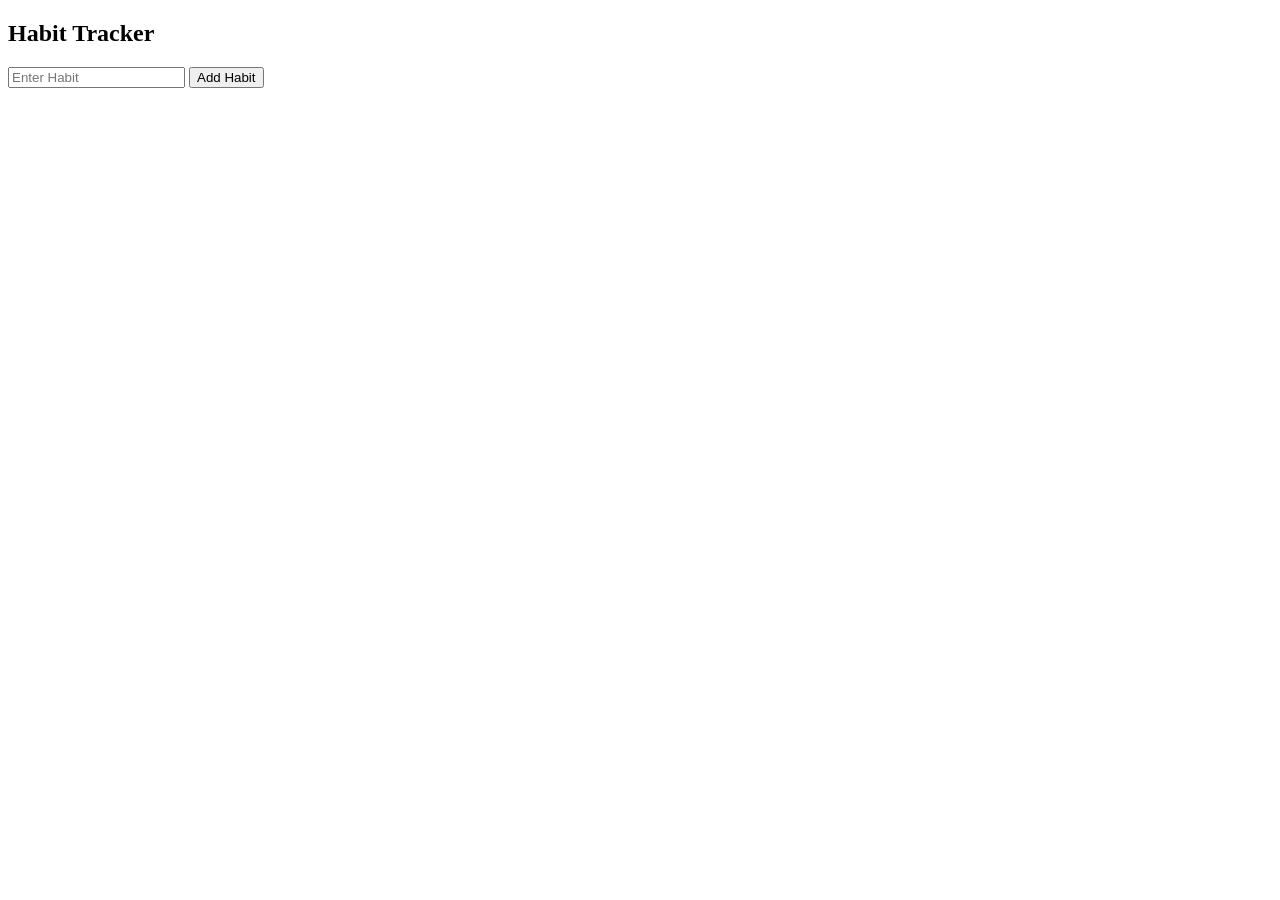
==== Project/Habit-Tracker/index.html @ 8ac7e7c8 "commit new msg" ====
<!DOCTYPE html>
<html lang="en">
<head>
    <meta charset="UTF-8">
    <meta name="viewport" content="width=device-width, initial-scale=1.0">
    <title>Habit-Tracker</title>
</head>
<body>
    <h2>Habit Tracker</h2>
    <input id="input" type="text" placeholder="Enter Habit">
    <button onclick="addHabit" id="addHabit">Add Habit</button>
    <ul id="habitList"></ul>
    <script src="index.js"></script>
</body>
</html>
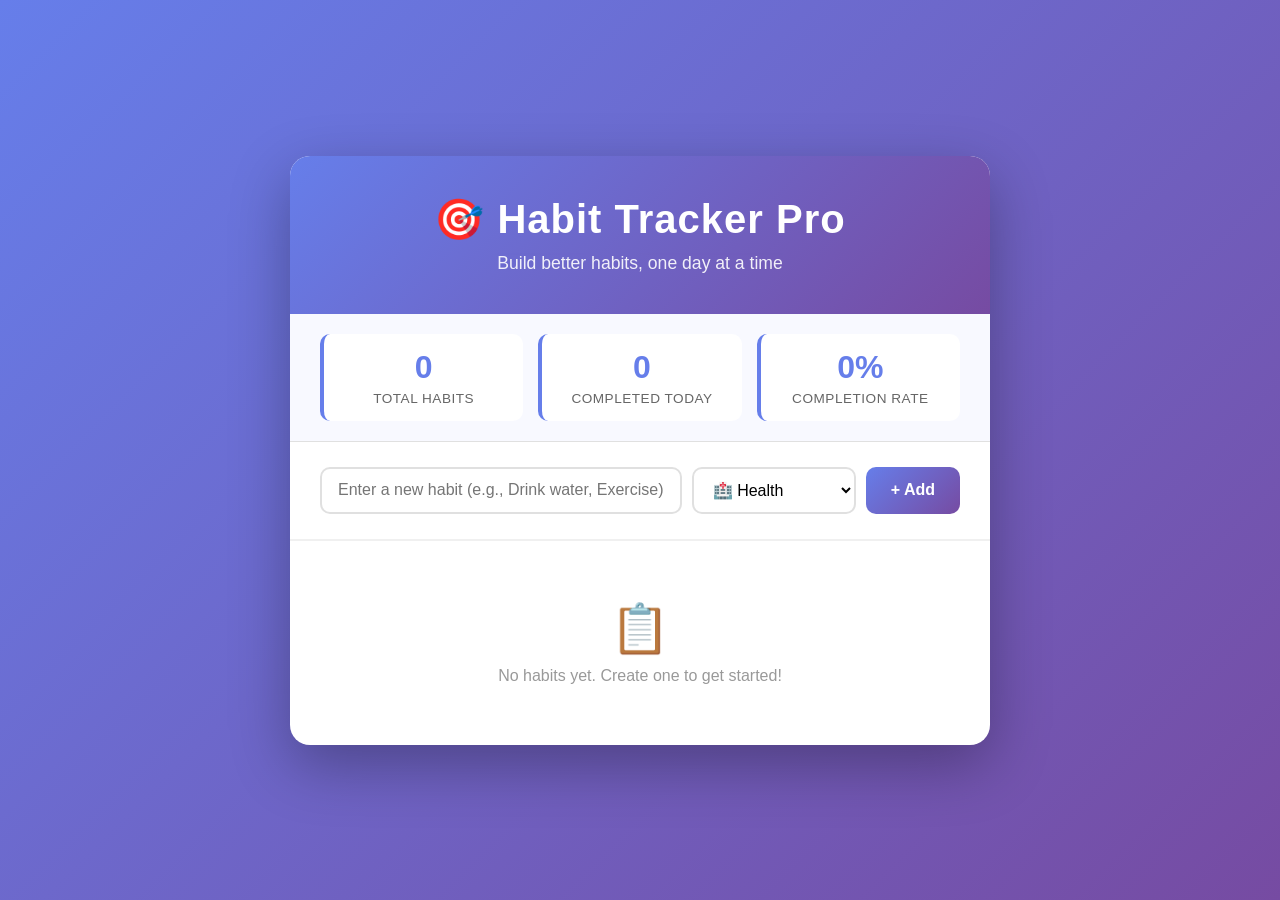
==== commit 10f0111c: "committ this new project habit tracker" ====
--- a/Project/Habit-Tracker/index.html
+++ b/Project/Habit-Tracker/index.html
@@ -1,15 +1,86 @@
-<!DOCTYPE html>
+<!doctype html>
 <html lang="en">
-<head>
-    <meta charset="UTF-8">
-    <meta name="viewport" content="width=device-width, initial-scale=1.0">
-    <title>Habit-Tracker</title>
-</head>
-<body>
-    <h2>Habit Tracker</h2>
-    <input id="input" type="text" placeholder="Enter Habit">
-    <button onclick="addHabit" id="addHabit">Add Habit</button>
-    <ul id="habitList"></ul>
+  <head>
+    <meta charset="UTF-8" />
+    <meta name="viewport" content="width=device-width, initial-scale=1.0" />
+    <title>Habit-Tracker Pro</title>
+    <link rel="stylesheet" href="index.css" />
+  </head>
+  <body>
+    <!-- HEADER -->
+    <div class="container">
+      <div class="header">
+        <h1>🎯 Habit Tracker Pro</h1>
+        <p>Build better habits, one day at a time</p>
+      </div>
+
+      <!-- STATISTICS -->
+      <div class="stats-container">
+        <div class="stat-card">
+          <div class="stat-number" id="totalStats">0</div>
+          <div class="stat-label">Total Habits</div>
+        </div>
+        <div class="stat-card">
+          <div class="stat-number" id="completedStats">0</div>
+          <div class="stat-label">Completed Today</div>
+        </div>
+        <div class="stat-card">
+          <div class="stat-number" id="percentStats">0%</div>
+          <div class="stat-label">Completion Rate</div>
+        </div>
+      </div>
+
+      <!-- INPUT SECTION -->
+      <div class="input-section">
+        <div class="input-wrapper">
+          <input
+            id="habitInput"
+            type="text"
+            placeholder="Enter a new habit (e.g., Drink water, Exercise)"
+            autocomplete="off"
+          />
+          <select id="categorySelect" class="category-select">
+            <option value="health">🏥 Health</option>
+            <option value="fitness">💪 Fitness</option>
+            <option value="learning">📚 Learning</option>
+            <option value="productivity">⚡ Productivity</option>
+            <option value="mindfulness">🧘 Mindfulness</option>
+          </select>
+        </div>
+        <button id="addHabit">+ Add</button>
+      </div>
+
+      <!-- HABITS LIST -->
+      <div class="content">
+        <div id="habitList"></div>
+        <div id="emptyState" class="empty-state" style="display: none">
+          <div class="empty-state-icon">📋</div>
+          <p>No habits yet. Create one to get started!</p>
+        </div>
+      </div>
+    </div>
+
+    <!-- EDIT MODAL -->
+    <div id="editModal" class="modal">
+      <div class="modal-content">
+        <h2>✏️ Edit Habit</h2>
+        <input id="editHabitInput" type="text" placeholder="Habit name" />
+        <select id="editCategorySelect" class="category-select">
+          <option value="health">🏥 Health</option>
+          <option value="fitness">💪 Fitness</option>
+          <option value="learning">📚 Learning</option>
+          <option value="productivity">⚡ Productivity</option>
+          <option value="mindfulness">🧘 Mindfulness</option>
+        </select>
+        <div class="modal-actions">
+          <button class="modal-btn-save" onclick="saveEdit()">Save</button>
+          <button class="modal-btn-cancel" onclick="closeEditModal()">
+            Cancel
+          </button>
+        </div>
+      </div>
+    </div>
+
     <script src="index.js"></script>
-</body>
+  </body>
 </html>
--- a/Project/Habit-Tracker/index.css
+++ b/Project/Habit-Tracker/index.css
@@ -0,0 +1,428 @@
+/* ========================================
+   HABIT TRACKER PRO - STYLESHEET
+   ======================================== */
+
+* {
+    margin: 0;
+    padding: 0;
+    box-sizing: border-box;
+}
+
+body {
+    font-family: "Segoe UI", Tahoma, Geneva, Verdana, sans-serif;
+    background: linear-gradient(135deg, #667eea 0%, #764ba2 100%);
+    min-height: 100vh;
+    display: flex;
+    justify-content: center;
+    align-items: center;
+    padding: 20px;
+}
+
+.container {
+    background: white;
+    border-radius: 20px;
+    box-shadow: 0 20px 60px rgba(0, 0, 0, 0.3);
+    width: 100%;
+    max-width: 700px;
+    overflow: hidden;
+}
+
+/* ========== HEADER ========== */
+.header {
+    background: linear-gradient(135deg, #667eea 0%, #764ba2 100%);
+    color: white;
+    padding: 40px 30px;
+    text-align: center;
+}
+
+.header h1 {
+    font-size: 2.5em;
+    margin-bottom: 10px;
+    letter-spacing: 1px;
+}
+
+.header p {
+    font-size: 1.1em;
+    opacity: 0.9;
+}
+
+/* ========== STATISTICS SECTION ========== */
+.stats-container {
+    display: grid;
+    grid-template-columns: repeat(3, 1fr);
+    gap: 15px;
+    padding: 20px 30px;
+    background: #f8f9ff;
+    border-bottom: 1px solid #e0e0e0;
+}
+
+.stat-card {
+    text-align: center;
+    padding: 15px;
+    background: white;
+    border-radius: 10px;
+    border-left: 4px solid #667eea;
+}
+
+.stat-number {
+    font-size: 2em;
+    font-weight: bold;
+    color: #667eea;
+}
+
+.stat-label {
+    font-size: 0.85em;
+    color: #666;
+    margin-top: 5px;
+    text-transform: uppercase;
+    letter-spacing: 0.5px;
+}
+
+/* ========== INPUT SECTION ========== */
+.input-section {
+    padding: 25px 30px;
+    border-bottom: 2px solid #f0f0f0;
+    display: flex;
+    gap: 10px;
+}
+
+.input-wrapper {
+    flex: 1;
+    display: flex;
+    gap: 10px;
+}
+
+#habitInput {
+    flex: 1;
+    padding: 12px 16px;
+    border: 2px solid #e0e0e0;
+    border-radius: 10px;
+    font-size: 1em;
+    transition: all 0.3s ease;
+}
+
+#habitInput:focus {
+    outline: none;
+    border-color: #667eea;
+    box-shadow: 0 0 0 3px rgba(102, 126, 234, 0.1);
+}
+
+.category-select {
+    padding: 12px 15px;
+    border: 2px solid #e0e0e0;
+    border-radius: 10px;
+    background: white;
+    cursor: pointer;
+    font-size: 1em;
+    transition: all 0.3s ease;
+}
+
+.category-select:focus {
+    outline: none;
+    border-color: #667eea;
+}
+
+#addHabit {
+    padding: 12px 25px;
+    background: linear-gradient(135deg, #667eea 0%, #764ba2 100%);
+    color: white;
+    border: none;
+    border-radius: 10px;
+    cursor: pointer;
+    font-weight: 600;
+    font-size: 1em;
+    transition: all 0.3s ease;
+}
+
+#addHabit:hover {
+    transform: translateY(-2px);
+    box-shadow: 0 8px 20px rgba(102, 126, 234, 0.3);
+}
+
+#addHabit:active {
+    transform: translateY(0);
+}
+
+/* ========== HABITS LIST SECTION ========== */
+.content {
+    padding: 20px 30px;
+}
+
+.empty-state {
+    text-align: center;
+    padding: 40px 20px;
+    color: #999;
+}
+
+.empty-state-icon {
+    font-size: 3em;
+    margin-bottom: 10px;
+}
+
+#habitList {
+    list-style: none;
+}
+
+.habit-item {
+    background: white;
+    border: 2px solid #f0f0f0;
+    border-radius: 12px;
+    padding: 15px;
+    margin-bottom: 15px;
+    display: flex;
+    align-items: center;
+    gap: 15px;
+    transition: all 0.3s ease;
+    position: relative;
+    overflow: hidden;
+}
+
+.habit-item:hover {
+    border-color: #667eea;
+    box-shadow: 0 4px 12px rgba(102, 126, 234, 0.15);
+    transform: translateX(4px);
+}
+
+.habit-item.completed {
+    background: #f0f8ff;
+    border-color: #667eea;
+}
+
+/* Category color indicator */
+.category-indicator {
+    width: 6px;
+    height: 60px;
+    border-radius: 3px;
+    flex-shrink: 0;
+}
+
+.category-health {
+    background: #ff6b6b;
+}
+
+.category-fitness {
+    background: #51cf66;
+}
+
+.category-learning {
+    background: #4dabf7;
+}
+
+.category-productivity {
+    background: #ffd93d;
+}
+
+.category-mindfulness {
+    background: #a78bfa;
+}
+
+.habit-content {
+    flex: 1;
+    min-width: 0;
+}
+
+.habit-name {
+    font-size: 1.1em;
+    font-weight: 500;
+    color: #333;
+    margin-bottom: 8px;
+    word-break: break-word;
+}
+
+.habit-item.completed .habit-name {
+    text-decoration: line-through;
+    color: #999;
+}
+
+.habit-meta {
+    display: flex;
+    gap: 15px;
+    font-size: 0.85em;
+    color: #666;
+}
+
+.streak-info {
+    display: flex;
+    align-items: center;
+    gap: 4px;
+}
+
+.streak-number {
+    font-weight: bold;
+    color: #667eea;
+    font-size: 1.1em;
+}
+
+.progress-bar-container {
+    width: 100%;
+    height: 6px;
+    background: #e0e0e0;
+    border-radius: 3px;
+    overflow: hidden;
+    margin-top: 8px;
+}
+
+.progress-bar {
+    height: 100%;
+    background: linear-gradient(90deg, #667eea 0%, #764ba2 100%);
+    transition: width 0.3s ease;
+}
+
+.habit-actions {
+    display: flex;
+    gap: 8px;
+    flex-shrink: 0;
+}
+
+button.habit-btn {
+    padding: 8px 12px;
+    border: none;
+    border-radius: 8px;
+    cursor: pointer;
+    font-size: 1em;
+    transition: all 0.2s ease;
+    min-width: 40px;
+    height: 40px;
+    display: flex;
+    align-items: center;
+    justify-content: center;
+}
+
+.btn-toggle {
+    background: #e8f5e9;
+    color: #51cf66;
+}
+
+.btn-toggle:hover {
+    background: #51cf66;
+    color: white;
+}
+
+.btn-edit {
+    background: #e3f2fd;
+    color: #4dabf7;
+}
+
+.btn-edit:hover {
+    background: #4dabf7;
+    color: white;
+}
+
+.btn-delete {
+    background: #ffebee;
+    color: #ff6b6b;
+}
+
+.btn-delete:hover {
+    background: #ff6b6b;
+    color: white;
+}
+
+/* ========== MODAL/EDIT SECTION ========== */
+.modal {
+    display: none;
+    position: fixed;
+    top: 0;
+    left: 0;
+    right: 0;
+    bottom: 0;
+    background: rgba(0, 0, 0, 0.5);
+    z-index: 1000;
+    justify-content: center;
+    align-items: center;
+    padding: 20px;
+}
+
+.modal.active {
+    display: flex;
+}
+
+.modal-content {
+    background: white;
+    padding: 30px;
+    border-radius: 15px;
+    max-width: 400px;
+    width: 100%;
+    box-shadow: 0 10px 40px rgba(0, 0, 0, 0.3);
+}
+
+.modal h2 {
+    color: #667eea;
+    margin-bottom: 20px;
+}
+
+.modal input {
+    width: 100%;
+    padding: 12px;
+    border: 2px solid #e0e0e0;
+    border-radius: 8px;
+    margin-bottom: 15px;
+    font-size: 1em;
+}
+
+.modal select {
+    width: 100%;
+    padding: 12px;
+    border: 2px solid #e0e0e0;
+    border-radius: 8px;
+    margin-bottom: 15px;
+    font-size: 1em;
+    cursor: pointer;
+}
+
+.modal-actions {
+    display: flex;
+    gap: 10px;
+}
+
+.modal-actions button {
+    flex: 1;
+    padding: 12px;
+    border: none;
+    border-radius: 8px;
+    cursor: pointer;
+    font-weight: 600;
+    transition: all 0.3s ease;
+}
+
+.modal-btn-save {
+    background: #667eea;
+    color: white;
+}
+
+.modal-btn-save:hover {
+    background: #764ba2;
+}
+
+.modal-btn-cancel {
+    background: #f0f0f0;
+    color: #333;
+}
+
+.modal-btn-cancel:hover {
+    background: #e0e0e0;
+}
+
+/* ========== RESPONSIVE DESIGN ========== */
+@media (max-width: 500px) {
+    .stats-container {
+        grid-template-columns: 1fr;
+    }
+
+    .input-section {
+        flex-direction: column;
+    }
+
+    .input-wrapper {
+        flex-direction: column;
+    }
+
+    .header h1 {
+        font-size: 2em;
+    }
+
+    .habit-meta {
+        flex-direction: column;
+        gap: 8px;
+    }
+}
